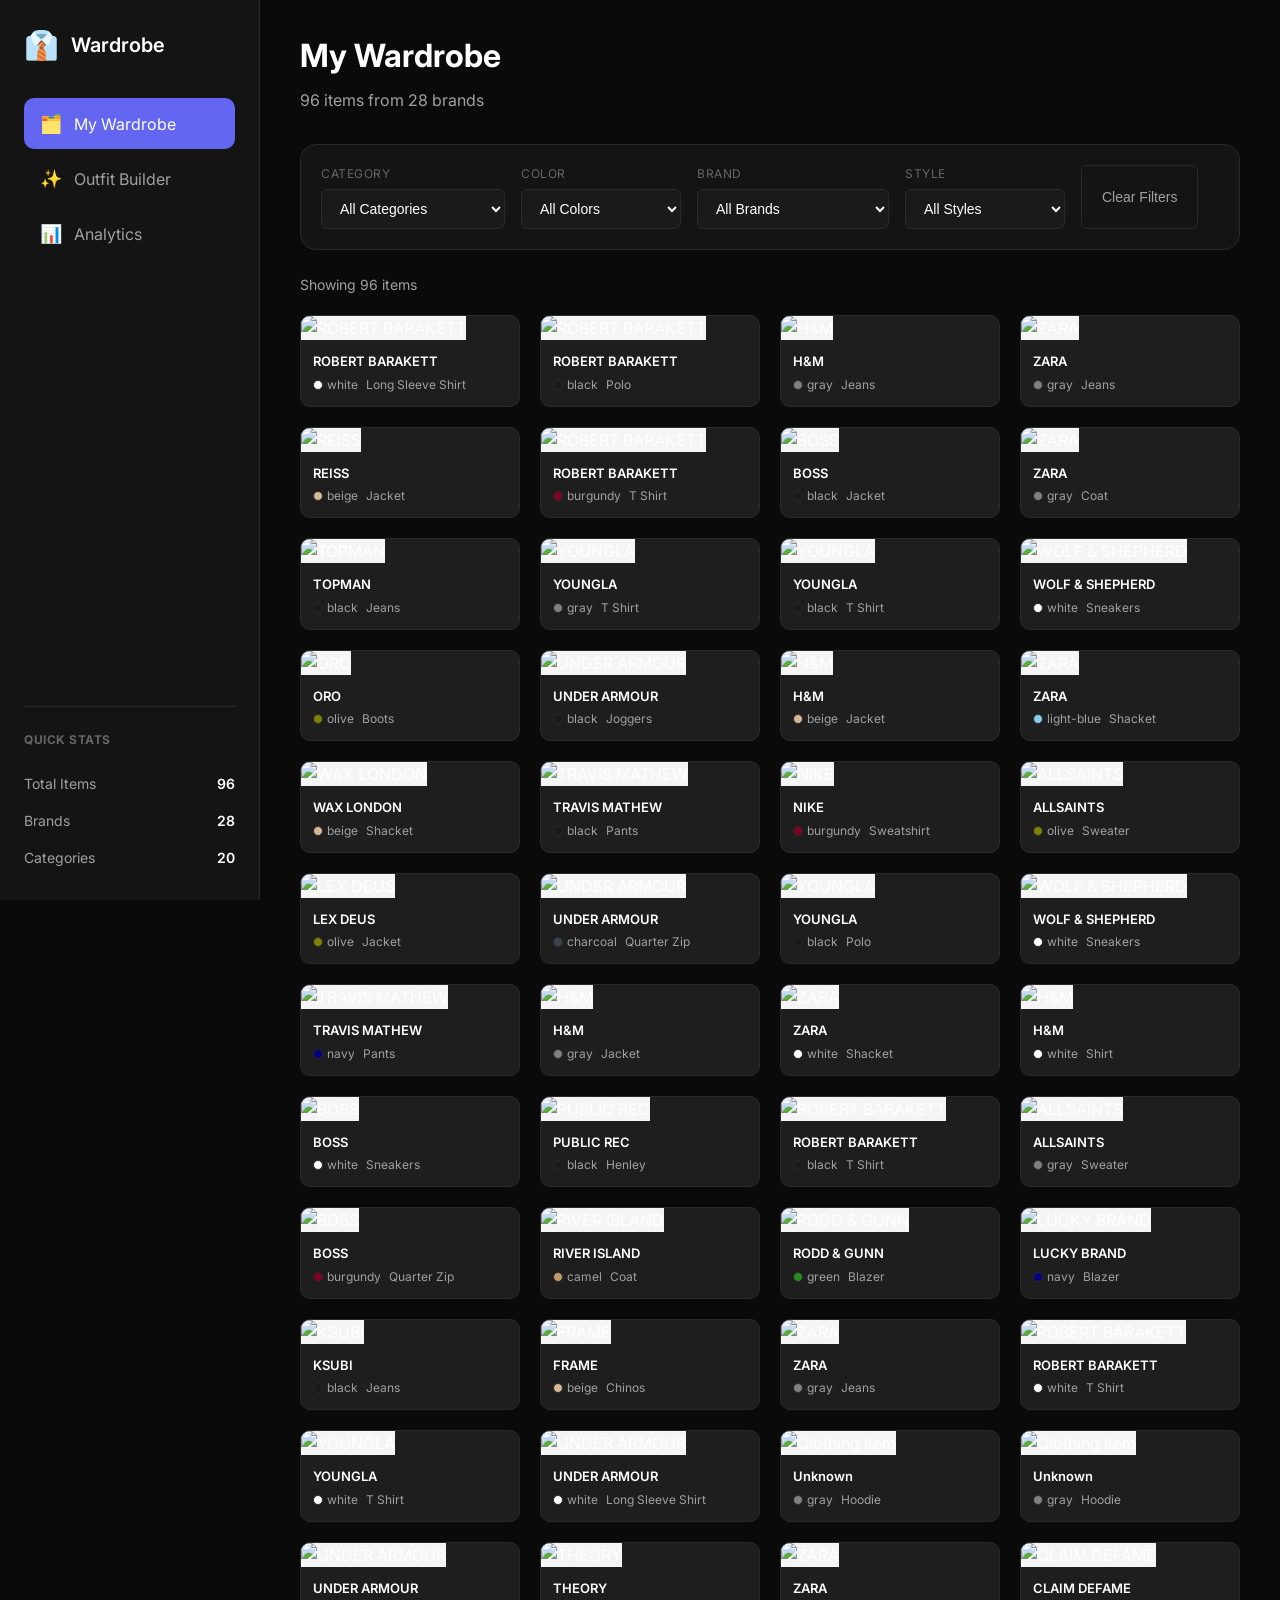
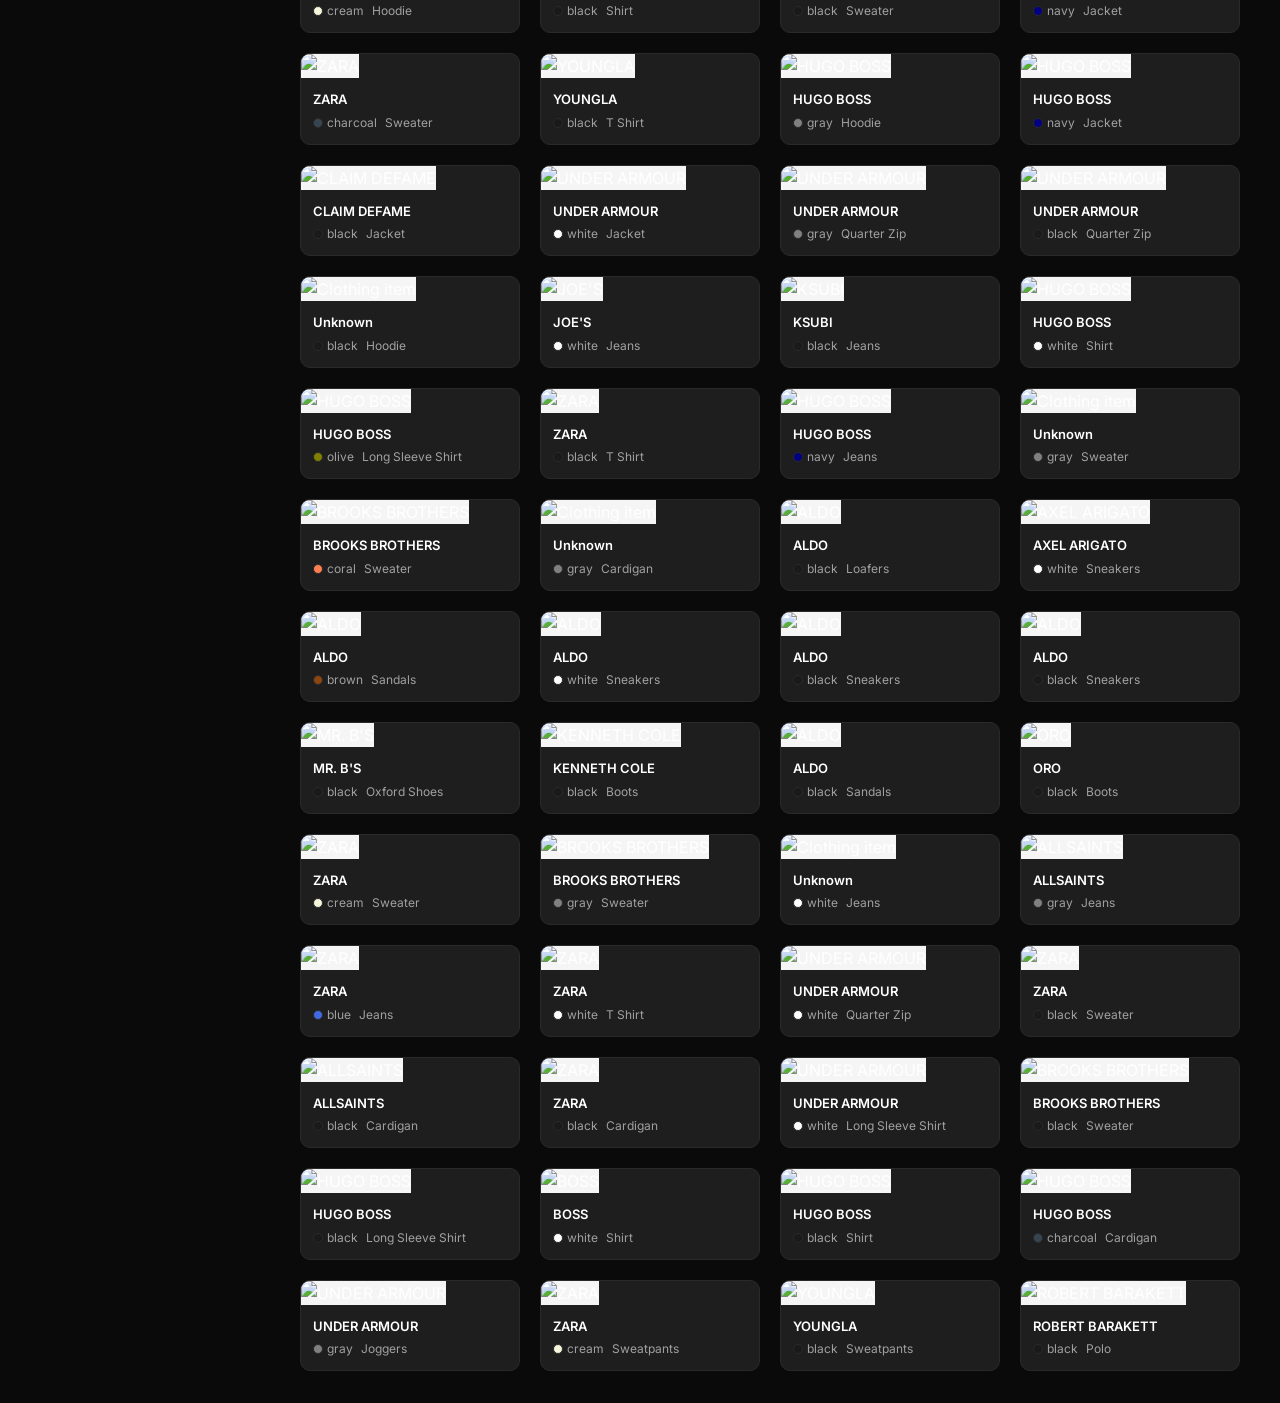
==== index.html @ 01463136 "Initial wardrobe dashboard with filtering, outfit builder, and analytics" ====
<!DOCTYPE html>
<html lang="en">
<head>
    <meta charset="UTF-8">
    <meta name="viewport" content="width=device-width, initial-scale=1.0">
    <title>Wardrobe Dashboard | Life Concierge</title>
    <link rel="preconnect" href="https://fonts.googleapis.com">
    <link rel="preconnect" href="https://fonts.gstatic.com" crossorigin>
    <link href="https://fonts.googleapis.com/css2?family=Inter:wght@300;400;500;600;700&display=swap" rel="stylesheet">
    <link rel="stylesheet" href="styles.css">
</head>
<body>
    <div class="app">
        <!-- Sidebar -->
        <aside class="sidebar">
            <div class="logo">
                <span class="logo-icon">👔</span>
                <span class="logo-text">Wardrobe</span>
            </div>
            
            <nav class="nav">
                <a href="#" class="nav-item active" data-view="wardrobe">
                    <span class="nav-icon">🗂️</span>
                    <span>My Wardrobe</span>
                </a>
                <a href="#" class="nav-item" data-view="outfits">
                    <span class="nav-icon">✨</span>
                    <span>Outfit Builder</span>
                </a>
                <a href="#" class="nav-item" data-view="stats">
                    <span class="nav-icon">📊</span>
                    <span>Analytics</span>
                </a>
            </nav>
            
            <div class="sidebar-stats">
                <h4>Quick Stats</h4>
                <div class="stat-row">
                    <span>Total Items</span>
                    <span id="total-items">96</span>
                </div>
                <div class="stat-row">
                    <span>Brands</span>
                    <span id="total-brands">28</span>
                </div>
                <div class="stat-row">
                    <span>Categories</span>
                    <span id="total-categories">20</span>
                </div>
            </div>
        </aside>
        
        <!-- Main Content -->
        <main class="main">
            <!-- Wardrobe View -->
            <section id="wardrobe-view" class="view active">
                <header class="view-header">
                    <h1>My Wardrobe</h1>
                    <p class="subtitle">96 items from 28 brands</p>
                </header>
                
                <!-- Filters -->
                <div class="filters">
                    <div class="filter-group">
                        <label>Category</label>
                        <select id="filter-category">
                            <option value="">All Categories</option>
                            <optgroup label="Tops">
                                <option value="t-shirt">T-Shirts</option>
                                <option value="polo">Polos</option>
                                <option value="long-sleeve-shirt">Long Sleeve Shirts</option>
                                <option value="sweater">Sweaters</option>
                                <option value="hoodie">Hoodies</option>
                                <option value="cardigan">Cardigans</option>
                                <option value="quarter-zip">Quarter Zips</option>
                                <option value="sweatshirt">Sweatshirts</option>
                                <option value="henley">Henleys</option>
                                <option value="shirt">Dress Shirts</option>
                            </optgroup>
                            <optgroup label="Bottoms">
                                <option value="jeans">Jeans</option>
                                <option value="pants">Pants</option>
                                <option value="chinos">Chinos</option>
                                <option value="joggers">Joggers</option>
                                <option value="sweatpants">Sweatpants</option>
                            </optgroup>
                            <optgroup label="Outerwear">
                                <option value="jacket">Jackets</option>
                                <option value="coat">Coats</option>
                                <option value="blazer">Blazers</option>
                                <option value="shacket">Shackets</option>
                            </optgroup>
                            <optgroup label="Footwear">
                                <option value="sneakers">Sneakers</option>
                                <option value="boots">Boots</option>
                                <option value="loafers">Loafers</option>
                                <option value="oxford-shoes">Oxford Shoes</option>
                                <option value="sandals">Sandals</option>
                            </optgroup>
                        </select>
                    </div>
                    
                    <div class="filter-group">
                        <label>Color</label>
                        <select id="filter-color">
                            <option value="">All Colors</option>
                            <option value="black">Black</option>
                            <option value="white">White</option>
                            <option value="cream">Cream</option>
                            <option value="gray">Gray</option>
                            <option value="charcoal">Charcoal</option>
                            <option value="navy">Navy</option>
                            <option value="blue">Blue</option>
                            <option value="olive">Olive</option>
                            <option value="green">Green</option>
                            <option value="beige">Beige</option>
                            <option value="camel">Camel</option>
                            <option value="brown">Brown</option>
                            <option value="burgundy">Burgundy</option>
                            <option value="coral">Coral</option>
                        </select>
                    </div>
                    
                    <div class="filter-group">
                        <label>Brand</label>
                        <select id="filter-brand">
                            <option value="">All Brands</option>
                        </select>
                    </div>
                    
                    <div class="filter-group">
                        <label>Style</label>
                        <select id="filter-style">
                            <option value="">All Styles</option>
                            <option value="casual">Casual</option>
                            <option value="smart-casual">Smart Casual</option>
                            <option value="formal">Formal</option>
                            <option value="athletic">Athletic</option>
                            <option value="streetwear">Streetwear</option>
                        </select>
                    </div>
                    
                    <button id="clear-filters" class="btn-secondary">Clear Filters</button>
                </div>
                
                <!-- Results count -->
                <div class="results-info">
                    <span id="results-count">Showing 96 items</span>
                </div>
                
                <!-- Wardrobe Grid -->
                <div id="wardrobe-grid" class="wardrobe-grid">
                    <!-- Items populated by JS -->
                </div>
            </section>
            
            <!-- Outfit Builder View -->
            <section id="outfits-view" class="view">
                <header class="view-header">
                    <h1>Outfit Builder</h1>
                    <p class="subtitle">Drag items to create your perfect outfit</p>
                </header>
                
                <div class="outfit-builder">
                    <div class="outfit-canvas">
                        <h3>Your Outfit</h3>
                        <div class="outfit-slots">
                            <div class="outfit-slot" data-slot="outerwear">
                                <span class="slot-label">Outerwear</span>
                                <div class="slot-drop" data-accept="jacket,coat,blazer,shacket"></div>
                            </div>
                            <div class="outfit-slot" data-slot="top">
                                <span class="slot-label">Top</span>
                                <div class="slot-drop" data-accept="t-shirt,polo,long-sleeve-shirt,sweater,hoodie,cardigan,quarter-zip,sweatshirt,henley,shirt"></div>
                            </div>
                            <div class="outfit-slot" data-slot="bottom">
                                <span class="slot-label">Bottom</span>
                                <div class="slot-drop" data-accept="jeans,pants,chinos,joggers,sweatpants"></div>
                            </div>
                            <div class="outfit-slot" data-slot="footwear">
                                <span class="slot-label">Footwear</span>
                                <div class="slot-drop" data-accept="sneakers,boots,loafers,oxford-shoes,sandals"></div>
                            </div>
                        </div>
                        <div class="outfit-actions">
                            <button id="save-outfit" class="btn-primary">Save Outfit</button>
                            <button id="clear-outfit" class="btn-secondary">Clear</button>
                            <button id="random-outfit" class="btn-secondary">🎲 Random</button>
                        </div>
                    </div>
                    
                    <div class="item-picker">
                        <h3>Pick Items</h3>
                        <div class="picker-filters">
                            <select id="picker-category">
                                <option value="">All Categories</option>
                                <option value="tops">Tops</option>
                                <option value="bottoms">Bottoms</option>
                                <option value="outerwear">Outerwear</option>
                                <option value="footwear">Footwear</option>
                            </select>
                        </div>
                        <div id="picker-grid" class="picker-grid">
                            <!-- Items populated by JS -->
                        </div>
                    </div>
                </div>
                
                <!-- Saved Outfits -->
                <div class="saved-outfits">
                    <h3>Saved Outfits</h3>
                    <div id="saved-outfits-grid" class="saved-outfits-grid">
                        <p class="empty-state">No saved outfits yet. Create your first outfit above!</p>
                    </div>
                </div>
            </section>
            
            <!-- Analytics View -->
            <section id="stats-view" class="view">
                <header class="view-header">
                    <h1>Wardrobe Analytics</h1>
                    <p class="subtitle">Insights into your style</p>
                </header>
                
                <div class="stats-grid">
                    <div class="stat-card">
                        <h3>By Category</h3>
                        <div id="chart-category" class="chart"></div>
                    </div>
                    
                    <div class="stat-card">
                        <h3>By Color</h3>
                        <div id="chart-color" class="color-chart"></div>
                    </div>
                    
                    <div class="stat-card">
                        <h3>Top Brands</h3>
                        <div id="chart-brand" class="chart"></div>
                    </div>
                    
                    <div class="stat-card">
                        <h3>Style Distribution</h3>
                        <div id="chart-style" class="chart"></div>
                    </div>
                </div>
                
                <div class="insights">
                    <h3>Wardrobe Insights</h3>
                    <div class="insight-cards">
                        <div class="insight-card">
                            <span class="insight-icon">🎨</span>
                            <h4>Color Palette</h4>
                            <p>Your wardrobe is 78% neutrals (black, white, gray). Great for versatile mixing!</p>
                        </div>
                        <div class="insight-card">
                            <span class="insight-icon">👔</span>
                            <h4>Style Balance</h4>
                            <p>Good mix of casual (68) and smart-casual (26) pieces. Consider adding more formal options.</p>
                        </div>
                        <div class="insight-card">
                            <span class="insight-icon">💡</span>
                            <h4>Wardrobe Gap</h4>
                            <p>You have 14 jeans but only 3 dress pants. Consider balancing bottoms for formal occasions.</p>
                        </div>
                    </div>
                </div>
            </section>
        </main>
    </div>
    
    <!-- Item Detail Modal -->
    <div id="item-modal" class="modal">
        <div class="modal-content">
            <button class="modal-close">&times;</button>
            <div class="modal-body">
                <img id="modal-image" src="" alt="">
                <div class="modal-info">
                    <h2 id="modal-brand"></h2>
                    <p id="modal-category"></p>
                    <div class="modal-tags" id="modal-tags"></div>
                </div>
            </div>
        </div>
    </div>
    
    <script src="data.js"></script>
    <script src="app.js"></script>
</body>
</html>
---- styles.css ----
/* Reset & Base */
*, *::before, *::after {
    box-sizing: border-box;
    margin: 0;
    padding: 0;
}

:root {
    --bg-primary: #0a0a0a;
    --bg-secondary: #141414;
    --bg-tertiary: #1a1a1a;
    --bg-card: #1e1e1e;
    --text-primary: #ffffff;
    --text-secondary: #a0a0a0;
    --text-muted: #666666;
    --accent: #6366f1;
    --accent-hover: #818cf8;
    --border: #2a2a2a;
    --success: #22c55e;
    --warning: #f59e0b;
    --radius-sm: 6px;
    --radius-md: 10px;
    --radius-lg: 16px;
    --shadow: 0 4px 20px rgba(0, 0, 0, 0.3);
}

html {
    font-size: 16px;
}

body {
    font-family: 'Inter', -apple-system, BlinkMacSystemFont, sans-serif;
    background: var(--bg-primary);
    color: var(--text-primary);
    line-height: 1.5;
    min-height: 100vh;
}

/* App Layout */
.app {
    display: flex;
    min-height: 100vh;
}

/* Sidebar */
.sidebar {
    width: 260px;
    background: var(--bg-secondary);
    border-right: 1px solid var(--border);
    padding: 24px;
    display: flex;
    flex-direction: column;
    position: fixed;
    height: 100vh;
    overflow-y: auto;
}

.logo {
    display: flex;
    align-items: center;
    gap: 12px;
    margin-bottom: 32px;
}

.logo-icon {
    font-size: 28px;
}

.logo-text {
    font-size: 20px;
    font-weight: 600;
}

.nav {
    display: flex;
    flex-direction: column;
    gap: 4px;
}

.nav-item {
    display: flex;
    align-items: center;
    gap: 12px;
    padding: 12px 16px;
    border-radius: var(--radius-md);
    color: var(--text-secondary);
    text-decoration: none;
    transition: all 0.2s ease;
}

.nav-item:hover {
    background: var(--bg-tertiary);
    color: var(--text-primary);
}

.nav-item.active {
    background: var(--accent);
    color: white;
}

.nav-icon {
    font-size: 18px;
}

.sidebar-stats {
    margin-top: auto;
    padding-top: 24px;
    border-top: 1px solid var(--border);
}

.sidebar-stats h4 {
    font-size: 12px;
    text-transform: uppercase;
    letter-spacing: 0.5px;
    color: var(--text-muted);
    margin-bottom: 16px;
}

.stat-row {
    display: flex;
    justify-content: space-between;
    padding: 8px 0;
    font-size: 14px;
}

.stat-row span:first-child {
    color: var(--text-secondary);
}

.stat-row span:last-child {
    font-weight: 600;
}

/* Main Content */
.main {
    flex: 1;
    margin-left: 260px;
    padding: 32px 40px;
}

/* Views */
.view {
    display: none;
}

.view.active {
    display: block;
}

.view-header {
    margin-bottom: 32px;
}

.view-header h1 {
    font-size: 32px;
    font-weight: 700;
    margin-bottom: 8px;
}

.subtitle {
    color: var(--text-secondary);
    font-size: 16px;
}

/* Filters */
.filters {
    display: flex;
    gap: 16px;
    flex-wrap: wrap;
    margin-bottom: 24px;
    padding: 20px;
    background: var(--bg-secondary);
    border-radius: var(--radius-lg);
    border: 1px solid var(--border);
}

.filter-group {
    display: flex;
    flex-direction: column;
    gap: 6px;
}

.filter-group label {
    font-size: 12px;
    text-transform: uppercase;
    letter-spacing: 0.5px;
    color: var(--text-muted);
}

.filter-group select {
    padding: 10px 14px;
    background: var(--bg-tertiary);
    border: 1px solid var(--border);
    border-radius: var(--radius-sm);
    color: var(--text-primary);
    font-size: 14px;
    min-width: 160px;
    cursor: pointer;
}

.filter-group select:focus {
    outline: none;
    border-color: var(--accent);
}

/* Buttons */
.btn-primary {
    padding: 10px 20px;
    background: var(--accent);
    color: white;
    border: none;
    border-radius: var(--radius-sm);
    font-size: 14px;
    font-weight: 500;
    cursor: pointer;
    transition: background 0.2s ease;
}

.btn-primary:hover {
    background: var(--accent-hover);
}

.btn-secondary {
    padding: 10px 20px;
    background: transparent;
    color: var(--text-secondary);
    border: 1px solid var(--border);
    border-radius: var(--radius-sm);
    font-size: 14px;
    font-weight: 500;
    cursor: pointer;
    transition: all 0.2s ease;
}

.btn-secondary:hover {
    background: var(--bg-tertiary);
    color: var(--text-primary);
}

/* Results Info */
.results-info {
    margin-bottom: 20px;
    color: var(--text-secondary);
    font-size: 14px;
}

/* Wardrobe Grid */
.wardrobe-grid {
    display: grid;
    grid-template-columns: repeat(auto-fill, minmax(180px, 1fr));
    gap: 20px;
}

.wardrobe-item {
    background: var(--bg-card);
    border-radius: var(--radius-md);
    overflow: hidden;
    cursor: pointer;
    transition: transform 0.2s ease, box-shadow 0.2s ease;
    border: 1px solid var(--border);
}

.wardrobe-item:hover {
    transform: translateY(-4px);
    box-shadow: var(--shadow);
}

.wardrobe-item img {
    width: 100%;
    aspect-ratio: 1;
    object-fit: cover;
    background: #f5f5f5;
}

.wardrobe-item-info {
    padding: 12px;
}

.wardrobe-item-brand {
    font-size: 13px;
    font-weight: 600;
    margin-bottom: 4px;
    white-space: nowrap;
    overflow: hidden;
    text-overflow: ellipsis;
}

.wardrobe-item-meta {
    display: flex;
    gap: 8px;
    font-size: 12px;
    color: var(--text-secondary);
}

.wardrobe-item-color {
    display: flex;
    align-items: center;
    gap: 4px;
}

.color-dot {
    width: 10px;
    height: 10px;
    border-radius: 50%;
    border: 1px solid var(--border);
}

/* Outfit Builder */
.outfit-builder {
    display: grid;
    grid-template-columns: 400px 1fr;
    gap: 32px;
    margin-bottom: 40px;
}

.outfit-canvas {
    background: var(--bg-secondary);
    border-radius: var(--radius-lg);
    padding: 24px;
    border: 1px solid var(--border);
}

.outfit-canvas h3 {
    margin-bottom: 20px;
    font-size: 18px;
}

.outfit-slots {
    display: flex;
    flex-direction: column;
    gap: 16px;
    margin-bottom: 24px;
}

.outfit-slot {
    display: flex;
    flex-direction: column;
    gap: 8px;
}

.slot-label {
    font-size: 12px;
    text-transform: uppercase;
    letter-spacing: 0.5px;
    color: var(--text-muted);
}

.slot-drop {
    height: 100px;
    background: var(--bg-tertiary);
    border: 2px dashed var(--border);
    border-radius: var(--radius-md);
    display: flex;
    align-items: center;
    justify-content: center;
    transition: all 0.2s ease;
}

.slot-drop.drag-over {
    border-color: var(--accent);
    background: rgba(99, 102, 241, 0.1);
}

.slot-drop.filled {
    border-style: solid;
    padding: 8px;
}

.slot-drop.filled img {
    width: 80px;
    height: 80px;
    object-fit: cover;
    border-radius: var(--radius-sm);
}

.outfit-actions {
    display: flex;
    gap: 12px;
}

.item-picker {
    background: var(--bg-secondary);
    border-radius: var(--radius-lg);
    padding: 24px;
    border: 1px solid var(--border);
}

.item-picker h3 {
    margin-bottom: 16px;
    font-size: 18px;
}

.picker-filters {
    margin-bottom: 16px;
}

.picker-filters select {
    padding: 8px 12px;
    background: var(--bg-tertiary);
    border: 1px solid var(--border);
    border-radius: var(--radius-sm);
    color: var(--text-primary);
    font-size: 14px;
}

.picker-grid {
    display: grid;
    grid-template-columns: repeat(auto-fill, minmax(80px, 1fr));
    gap: 12px;
    max-height: 500px;
    overflow-y: auto;
}

.picker-item {
    aspect-ratio: 1;
    border-radius: var(--radius-sm);
    overflow: hidden;
    cursor: grab;
    border: 2px solid transparent;
    transition: all 0.2s ease;
}

.picker-item:hover {
    border-color: var(--accent);
}

.picker-item img {
    width: 100%;
    height: 100%;
    object-fit: cover;
}

.picker-item.dragging {
    opacity: 0.5;
}

/* Saved Outfits */
.saved-outfits h3 {
    margin-bottom: 16px;
    font-size: 18px;
}

.saved-outfits-grid {
    display: grid;
    grid-template-columns: repeat(auto-fill, minmax(200px, 1fr));
    gap: 20px;
}

.empty-state {
    color: var(--text-muted);
    font-style: italic;
}

/* Stats */
.stats-grid {
    display: grid;
    grid-template-columns: repeat(2, 1fr);
    gap: 24px;
    margin-bottom: 40px;
}

.stat-card {
    background: var(--bg-secondary);
    border-radius: var(--radius-lg);
    padding: 24px;
    border: 1px solid var(--border);
}

.stat-card h3 {
    font-size: 16px;
    margin-bottom: 20px;
    color: var(--text-secondary);
}

.chart {
    display: flex;
    flex-direction: column;
    gap: 12px;
}

.chart-row {
    display: flex;
    align-items: center;
    gap: 12px;
}

.chart-label {
    width: 120px;
    font-size: 13px;
    color: var(--text-secondary);
}

.chart-bar-container {
    flex: 1;
    height: 24px;
    background: var(--bg-tertiary);
    border-radius: var(--radius-sm);
    overflow: hidden;
}

.chart-bar {
    height: 100%;
    background: var(--accent);
    border-radius: var(--radius-sm);
    transition: width 0.5s ease;
}

.chart-value {
    width: 40px;
    text-align: right;
    font-size: 13px;
    font-weight: 500;
}

.color-chart {
    display: flex;
    flex-wrap: wrap;
    gap: 12px;
}

.color-item {
    display: flex;
    align-items: center;
    gap: 8px;
    padding: 8px 12px;
    background: var(--bg-tertiary);
    border-radius: var(--radius-sm);
}

.color-swatch {
    width: 20px;
    height: 20px;
    border-radius: 4px;
    border: 1px solid var(--border);
}

.color-name {
    font-size: 13px;
    color: var(--text-secondary);
}

.color-count {
    font-size: 13px;
    font-weight: 600;
}

/* Insights */
.insights h3 {
    font-size: 18px;
    margin-bottom: 20px;
}

.insight-cards {
    display: grid;
    grid-template-columns: repeat(3, 1fr);
    gap: 20px;
}

.insight-card {
    background: var(--bg-secondary);
    border-radius: var(--radius-lg);
    padding: 24px;
    border: 1px solid var(--border);
}

.insight-icon {
    font-size: 32px;
    display: block;
    margin-bottom: 12px;
}

.insight-card h4 {
    font-size: 16px;
    margin-bottom: 8px;
}

.insight-card p {
    font-size: 14px;
    color: var(--text-secondary);
    line-height: 1.6;
}

/* Modal */
.modal {
    display: none;
    position: fixed;
    top: 0;
    left: 0;
    width: 100%;
    height: 100%;
    background: rgba(0, 0, 0, 0.8);
    z-index: 1000;
    align-items: center;
    justify-content: center;
}

.modal.active {
    display: flex;
}

.modal-content {
    background: var(--bg-secondary);
    border-radius: var(--radius-lg);
    max-width: 600px;
    width: 90%;
    max-height: 90vh;
    overflow: hidden;
    position: relative;
}

.modal-close {
    position: absolute;
    top: 16px;
    right: 16px;
    background: var(--bg-tertiary);
    border: none;
    color: var(--text-primary);
    width: 36px;
    height: 36px;
    border-radius: 50%;
    cursor: pointer;
    font-size: 20px;
    z-index: 10;
}

.modal-body {
    display: flex;
    flex-direction: column;
}

.modal-body img {
    width: 100%;
    max-height: 400px;
    object-fit: contain;
    background: #f5f5f5;
}

.modal-info {
    padding: 24px;
}

.modal-info h2 {
    font-size: 24px;
    margin-bottom: 8px;
}

.modal-info p {
    color: var(--text-secondary);
    text-transform: capitalize;
    margin-bottom: 16px;
}

.modal-tags {
    display: flex;
    gap: 8px;
    flex-wrap: wrap;
}

.modal-tag {
    padding: 6px 12px;
    background: var(--bg-tertiary);
    border-radius: 20px;
    font-size: 12px;
    color: var(--text-secondary);
}

/* Responsive */
@media (max-width: 1200px) {
    .stats-grid {
        grid-template-columns: 1fr;
    }
    
    .insight-cards {
        grid-template-columns: 1fr;
    }
}

@media (max-width: 900px) {
    .sidebar {
        width: 80px;
        padding: 16px;
    }
    
    .logo-text,
    .nav-item span:last-child,
    .sidebar-stats {
        display: none;
    }
    
    .nav-item {
        justify-content: center;
        padding: 12px;
    }
    
    .main {
        margin-left: 80px;
        padding: 24px;
    }
    
    .outfit-builder {
        grid-template-columns: 1fr;
    }
}

@media (max-width: 600px) {
    .filters {
        flex-direction: column;
    }
    
    .filter-group select {
        width: 100%;
    }
    
    .wardrobe-grid {
        grid-template-columns: repeat(2, 1fr);
        gap: 12px;
    }
}
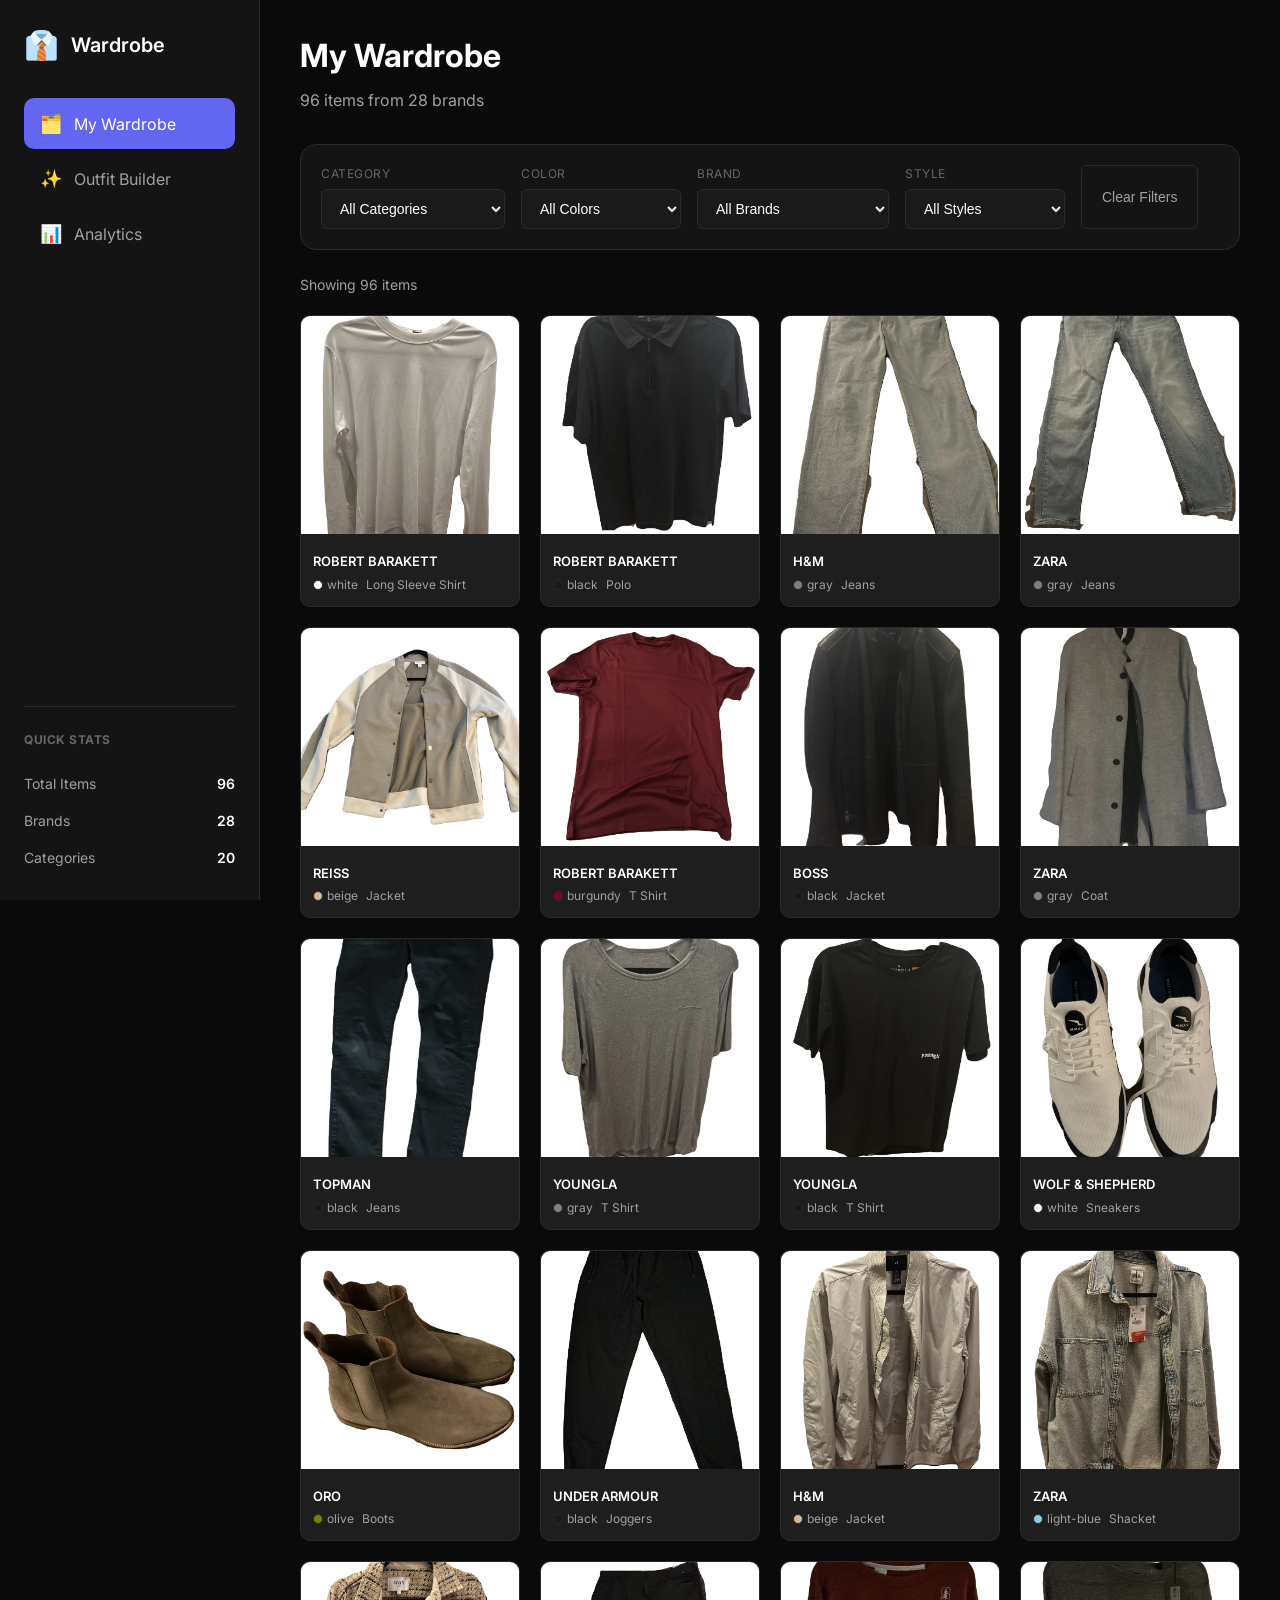
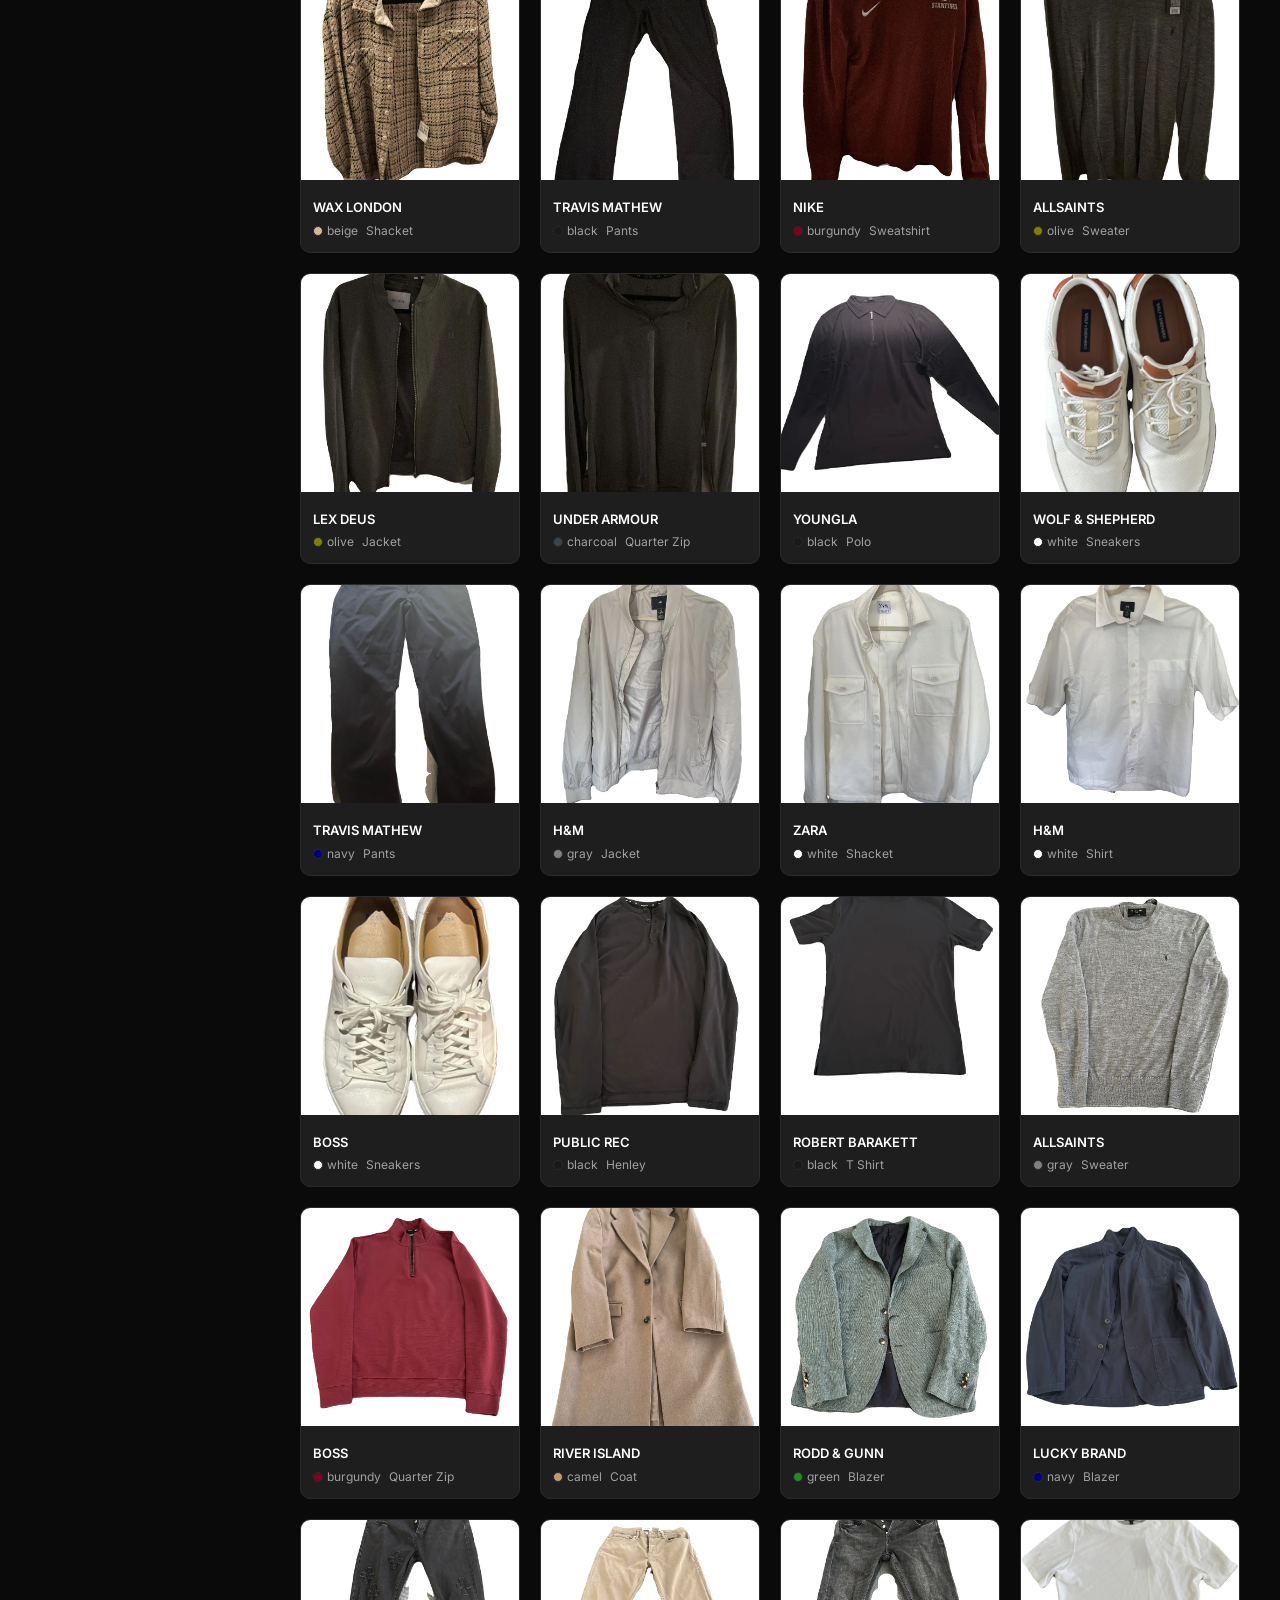
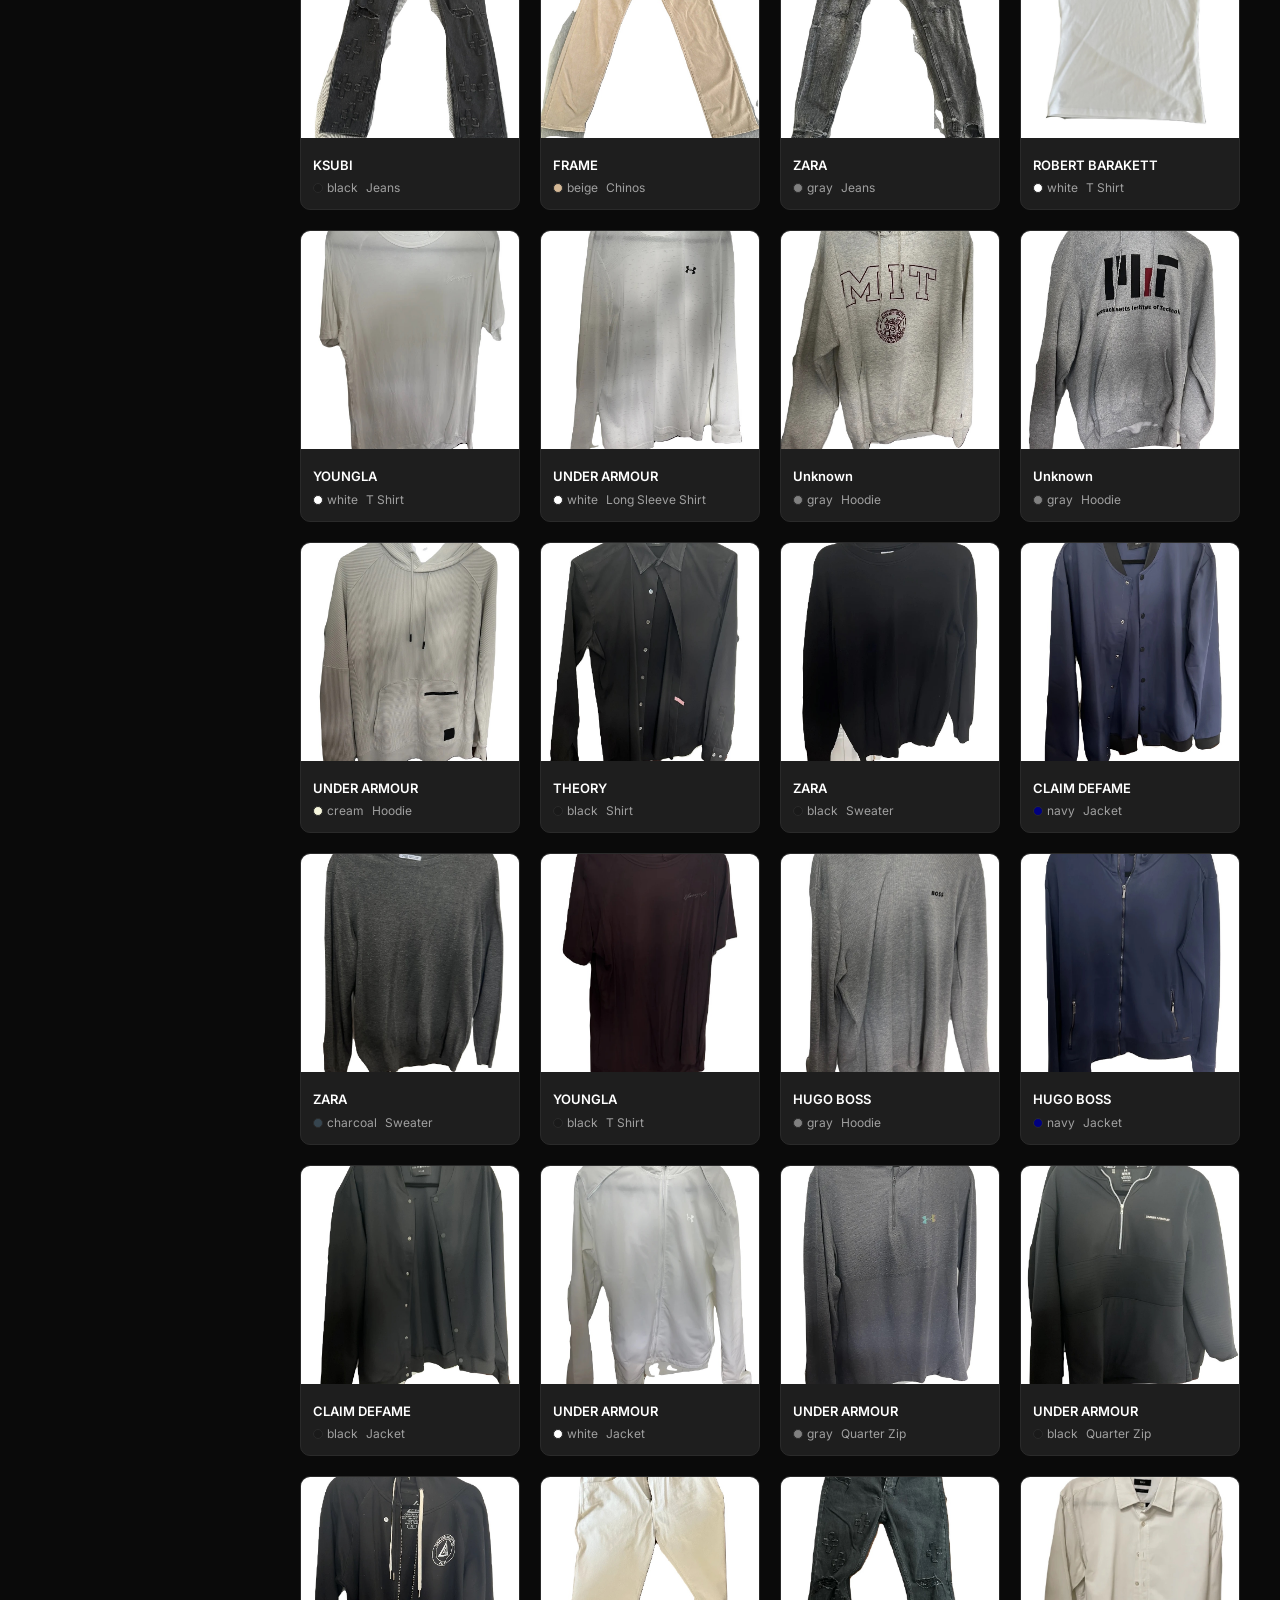
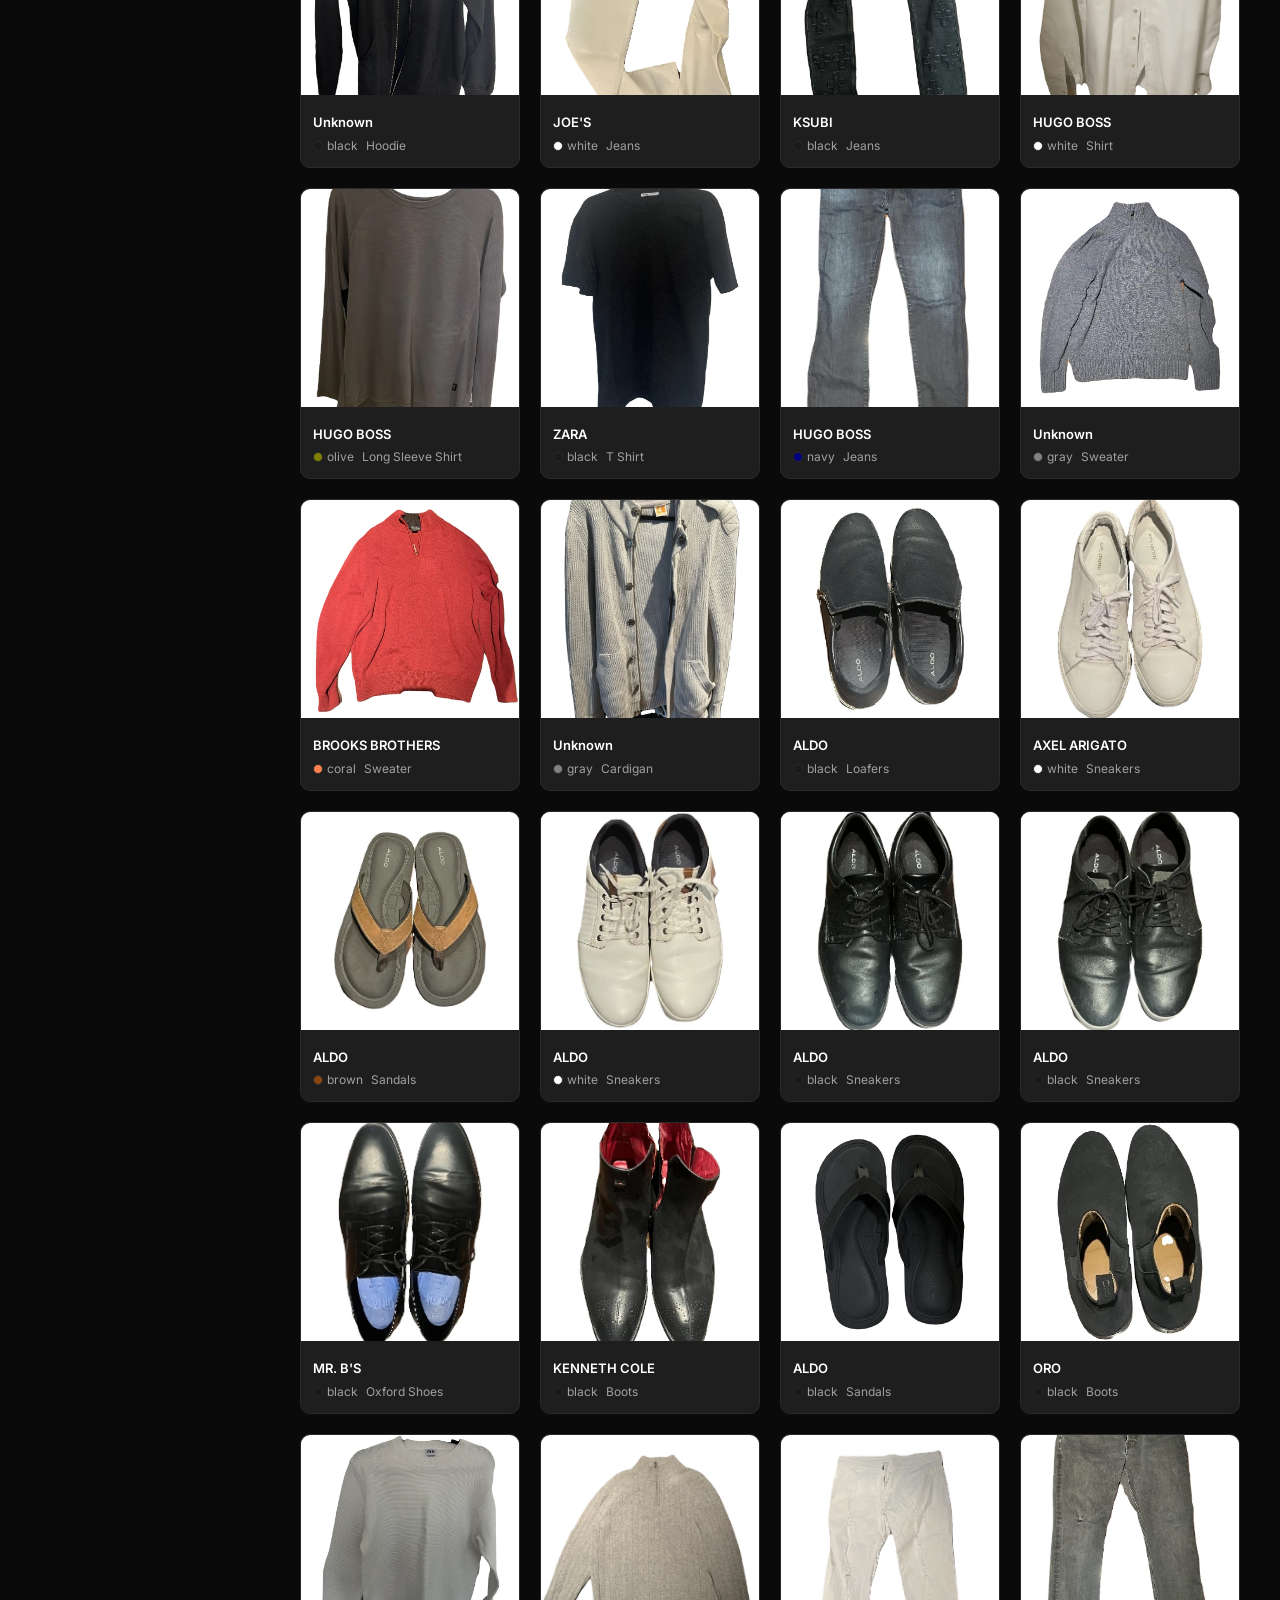
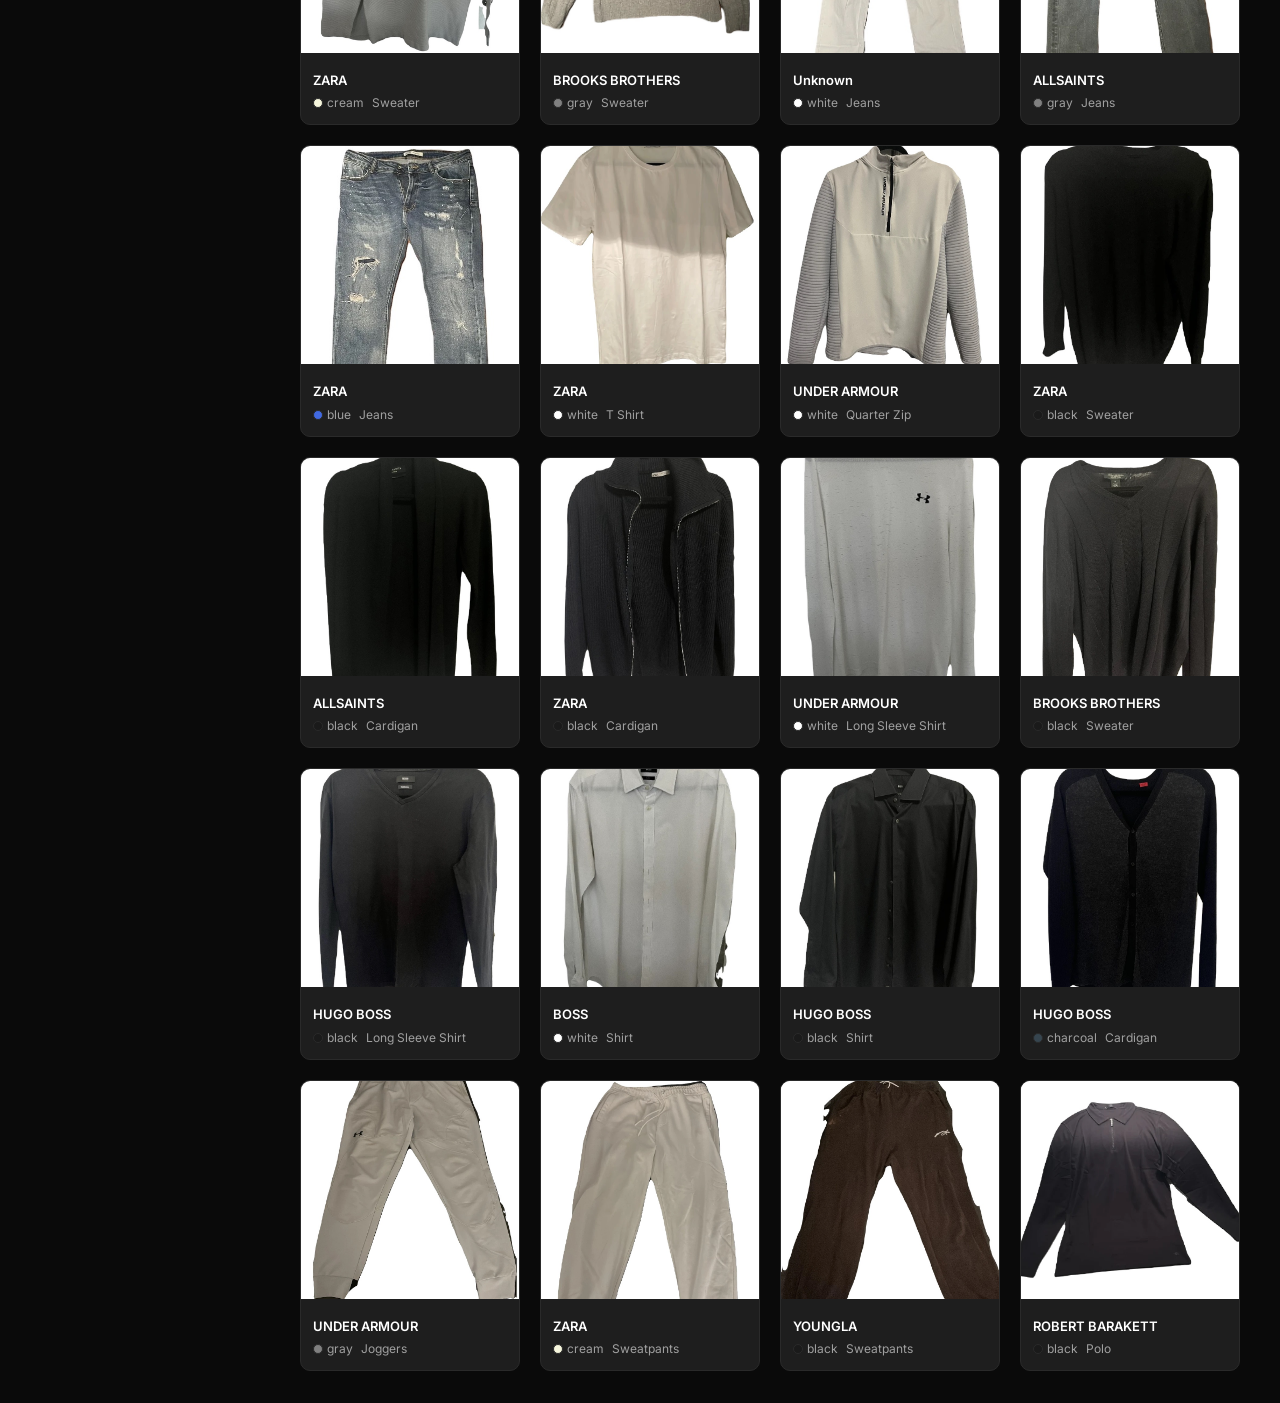
==== commit d46efcca: "Add brand/color labels to picker items + accessories category" ====
--- a/index.html
+++ b/index.html
@@ -97,6 +97,15 @@
                                 <option value="oxford-shoes">Oxford Shoes</option>
                                 <option value="sandals">Sandals</option>
                             </optgroup>
+                            <optgroup label="Accessories">
+                                <option value="watch">Watches</option>
+                                <option value="belt">Belts</option>
+                                <option value="hat">Hats</option>
+                                <option value="sunglasses">Sunglasses</option>
+                                <option value="bag">Bags</option>
+                                <option value="tie">Ties</option>
+                                <option value="scarf">Scarves</option>
+                            </optgroup>
                         </select>
                     </div>
                     
@@ -181,6 +190,10 @@
                                 <span class="slot-label">Footwear</span>
                                 <div class="slot-drop" data-accept="sneakers,boots,loafers,oxford-shoes,sandals"></div>
                             </div>
+                            <div class="outfit-slot" data-slot="accessories">
+                                <span class="slot-label">Accessories</span>
+                                <div class="slot-drop" data-accept="watch,belt,hat,cap,sunglasses,bag,wallet,tie,scarf,bracelet,necklace,ring"></div>
+                            </div>
                         </div>
                         <div class="outfit-actions">
                             <button id="save-outfit" class="btn-primary">Save Outfit</button>
@@ -198,6 +211,7 @@
                                 <option value="bottoms">Bottoms</option>
                                 <option value="outerwear">Outerwear</option>
                                 <option value="footwear">Footwear</option>
+                                <option value="accessories">Accessories</option>
                             </select>
                         </div>
                         <div id="picker-grid" class="picker-grid">
--- a/styles.css
+++ b/styles.css
@@ -405,19 +405,19 @@
 
 .picker-grid {
     display: grid;
-    grid-template-columns: repeat(auto-fill, minmax(80px, 1fr));
+    grid-template-columns: repeat(auto-fill, minmax(120px, 1fr));
     gap: 12px;
     max-height: 500px;
     overflow-y: auto;
 }
 
 .picker-item {
-    aspect-ratio: 1;
     border-radius: var(--radius-sm);
     overflow: hidden;
     cursor: grab;
     border: 2px solid transparent;
     transition: all 0.2s ease;
+    background: var(--bg-card);
 }
 
 .picker-item:hover {
@@ -426,12 +426,36 @@
 
 .picker-item img {
     width: 100%;
-    height: 100%;
+    aspect-ratio: 1;
     object-fit: cover;
 }
 
 .picker-item.dragging {
     opacity: 0.5;
+}
+
+.picker-item-info {
+    padding: 8px;
+    display: flex;
+    flex-direction: column;
+    gap: 4px;
+}
+
+.picker-item-brand {
+    font-size: 11px;
+    font-weight: 600;
+    white-space: nowrap;
+    overflow: hidden;
+    text-overflow: ellipsis;
+}
+
+.picker-item-color {
+    display: flex;
+    align-items: center;
+    gap: 4px;
+    font-size: 10px;
+    color: var(--text-secondary);
+    text-transform: capitalize;
 }
 
 /* Saved Outfits */
